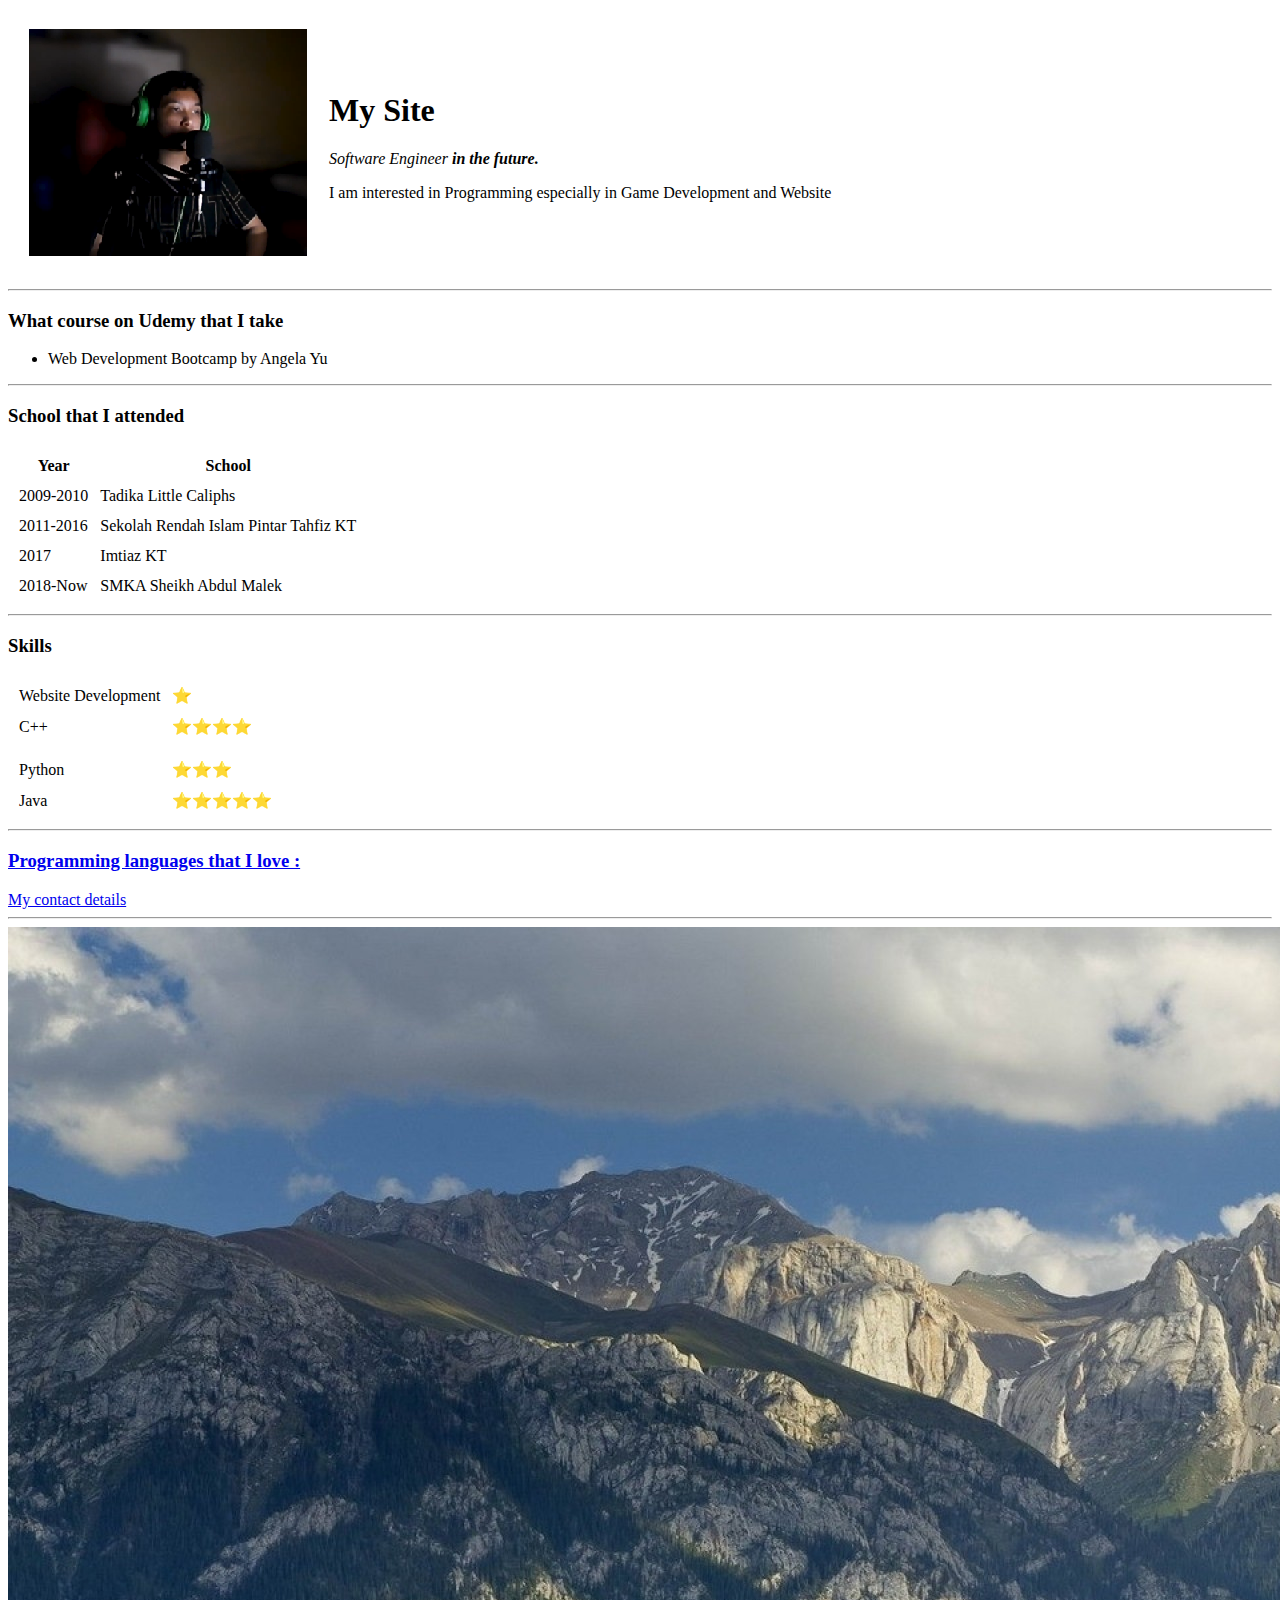
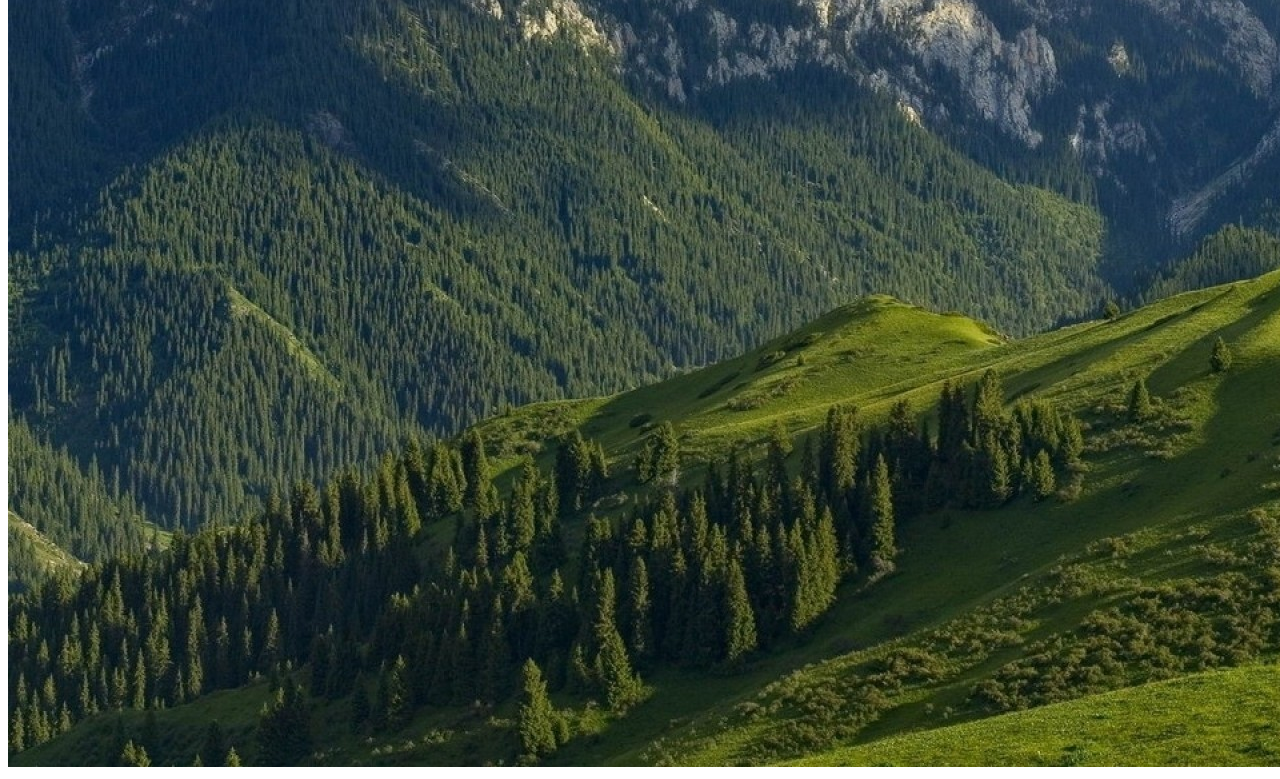
==== index.html @ 47c75f78 "Add initial WebsiteTest files" ====
<!DOCTYPE html>
<html lang="en" dir="ltr">

<head>
  <meta charset="utf-8">
  <title>My Personal Site</title>
</head>

<body>
  <table cellspacing="20">
    <tr>
      <td><img src="images\AFH15.png" alt="AFH15"></td>
      <td>
        <h1>My Site</h1>
        <p><em>Software Engineer <strong>in the future.</strong></em></p>
        <p>I am interested in Programming especially in Game Development and Website</p>
      </td>
    </tr>
  </table>

  <hr>
  <h3>What course on Udemy that I take</h3>
  <ul>
    <li>Web Development Bootcamp by Angela Yu</li>
  </ul>
  <hr>
  <h3>School that I attended</h3>
  <table cellspacing="10">

    <thead>
      <th>Year</th>
      <th>School</th>
    </thead>

    <tbody>
      <tr>
        <td>2009-2010</td>
        <td>Tadika Little Caliphs</td>
      </tr>
      <tr>
        <td>2011-2016</td>
        <td>Sekolah Rendah Islam Pintar Tahfiz KT</td>
      </tr>
      <td>2017</td>
      <td>Imtiaz KT</td>
      <tr>
        <td>2018-Now</td>
        <td>SMKA Sheikh Abdul Malek</td>
      </tr>
    </tbody>

    <tfoot>

    </tfoot>

  </table>
<hr>
  <h3>Skills</h3>


  <table cellspacing="10">
    <tr>
      <td>Website Development</td>
      <td>⭐</td>
    </tr>
    <tr>
      <td>C++</td>
      <td>⭐⭐⭐⭐</td>
    </tr>
    <td>
      <tr>
        <td>Python</td>
        <td>⭐⭐⭐</td>
      </tr>
      <tr>
        <td>Java</td>
        <td>⭐⭐⭐⭐⭐</td>
      </tr>
  </table>



  <hr>
  <h3><a href="programming-languages.html">Programming languages that I love :</a></h3>
  <a href="contact-details.html">My contact details</a>
  <hr>
  <img src="images\62217_mountains.jpg" alt="Landscape Picture">
</body>

</html>
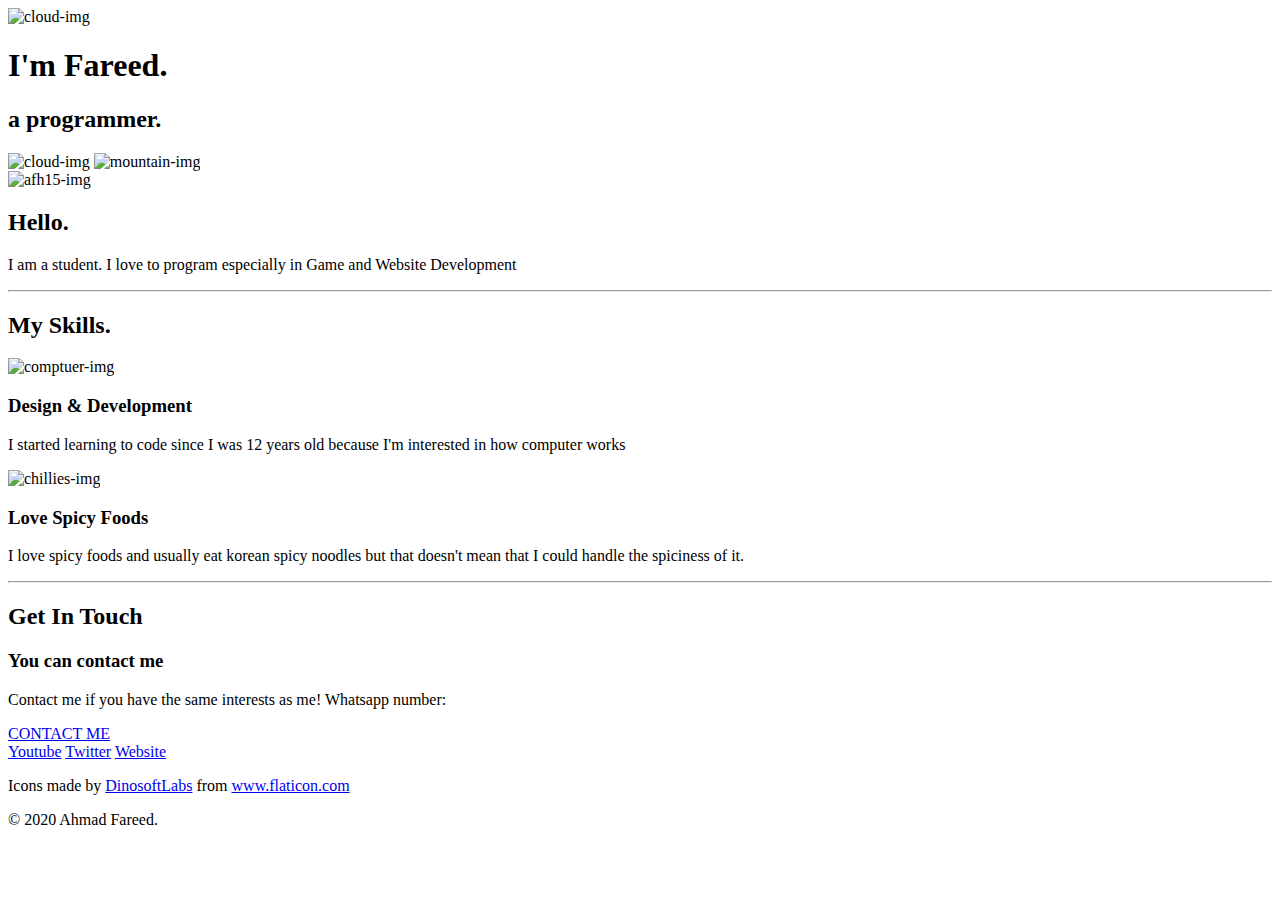
==== commit dc5ff85f: "Update index.html" ====
--- a/index.html
+++ b/index.html
@@ -3,88 +3,59 @@
 
 <head>
   <meta charset="utf-8">
-  <title>My Personal Site</title>
+  <title>Ahmad Fareed</title>
+
+  <link rel="stylesheet" type="text/css" href="css/styles.css">
+  <link rel="icon" href="favicon.ico">
+  <link href="https://fonts.googleapis.com/css2?family=Merriweather&family=Montserrat&family=Sacramento&display=swap" rel="stylesheet">
 </head>
 
 <body>
-  <table cellspacing="20">
-    <tr>
-      <td><img src="images\AFH15.png" alt="AFH15"></td>
-      <td>
-        <h1>My Site</h1>
-        <p><em>Software Engineer <strong>in the future.</strong></em></p>
-        <p>I am interested in Programming especially in Game Development and Website</p>
-      </td>
-    </tr>
-  </table>
-
-  <hr>
-  <h3>What course on Udemy that I take</h3>
-  <ul>
-    <li>Web Development Bootcamp by Angela Yu</li>
-  </ul>
-  <hr>
-  <h3>School that I attended</h3>
-  <table cellspacing="10">
-
-    <thead>
-      <th>Year</th>
-      <th>School</th>
-    </thead>
-
-    <tbody>
-      <tr>
-        <td>2009-2010</td>
-        <td>Tadika Little Caliphs</td>
-      </tr>
-      <tr>
-        <td>2011-2016</td>
-        <td>Sekolah Rendah Islam Pintar Tahfiz KT</td>
-      </tr>
-      <td>2017</td>
-      <td>Imtiaz KT</td>
-      <tr>
-        <td>2018-Now</td>
-        <td>SMKA Sheikh Abdul Malek</td>
-      </tr>
-    </tbody>
-
-    <tfoot>
-
-    </tfoot>
-
-  </table>
-<hr>
-  <h3>Skills</h3>
+  <div class="top-container">
+    <img class="top-cloud" src="images/cloud.png" alt="cloud-img">
+    <h1>I'm Fareed.</h1>
+    <h2>a <span class="pro">pro</span>grammer.</h2>
+    <img class="bottom-cloud" src="images/cloud.png" alt="cloud-img">
+    <img src="images/mountain.png" alt="mountain-img">
+  </div>
+  <div class="middle-container">
+    <div class="profile">
+      <img class="afh15-img" src="images/me-cropped.png" alt="afh15-img">
+      <h2>Hello.</h2>
+      <p class="intro">I am a student. I love to program especially in Game and Website Development</p>
+    </div>
+    <hr>
+    <div class="skills">
+      <h2>My Skills.</h2>
+      <div class="skill-row">
+        <img class="comp-img" src="images/computer.png" alt="comptuer-img">
+        <h3>Design & Development</h3>
+        <p>I started learning to code since I was 12 years old because I'm interested in how computer works</p>
+      </div>
+      <div class="skill-row">
+        <img class="chilli-img" src="images/chillies.png" alt="chillies-img">
+        <h3>Love Spicy Foods</h3>
+        <p>I love spicy foods and usually eat korean spicy noodles but that doesn't mean that I could handle the spiciness of it.</p>
+      </div>
+    </div>
+    <hr>
+    <div class="contact-me">
+      <h2>Get In Touch</h2>
+      <h3>You can contact me</h3>
+      <p class="contact-message">Contact me if you have the same interests as me! Whatsapp number:</p>
+      <a class="btn" href="https://wa.link/dkt4gf">CONTACT ME</a>
+    </div>
+  </div>
 
 
-  <table cellspacing="10">
-    <tr>
-      <td>Website Development</td>
-      <td>⭐</td>
-    </tr>
-    <tr>
-      <td>C++</td>
-      <td>⭐⭐⭐⭐</td>
-    </tr>
-    <td>
-      <tr>
-        <td>Python</td>
-        <td>⭐⭐⭐</td>
-      </tr>
-      <tr>
-        <td>Java</td>
-        <td>⭐⭐⭐⭐⭐</td>
-      </tr>
-  </table>
+  <div class="bottom-container">
+    <a class="footer-link" href="https://youtube.com/channel/UCDJxNicI-0P1kQBs-2lZZ1w">Youtube</a>
+    <a class="footer-link" href="https://twitter.com/realafh15">Twitter</a>
+    <a class="footer-link" href="index.html">Website</a>
+    <p>Icons made by <a href="https://www.flaticon.com/authors/dinosoftlabs" title="DinosoftLabs">DinosoftLabs</a> from <a href="https://www.flaticon.com/" title="Flaticon"> www.flaticon.com</a></p>
+    <p class="copyright">© 2020 Ahmad Fareed.</p>
+  </div>
 
-
-
-  <hr>
-  <h3><a href="programming-languages.html">Programming languages that I love :</a></h3>
-  <a href="contact-details.html">My contact details</a>
-  <hr>
-  <img src="images\62217_mountains.jpg" alt="Landscape Picture">
 </body>
 
 </html>
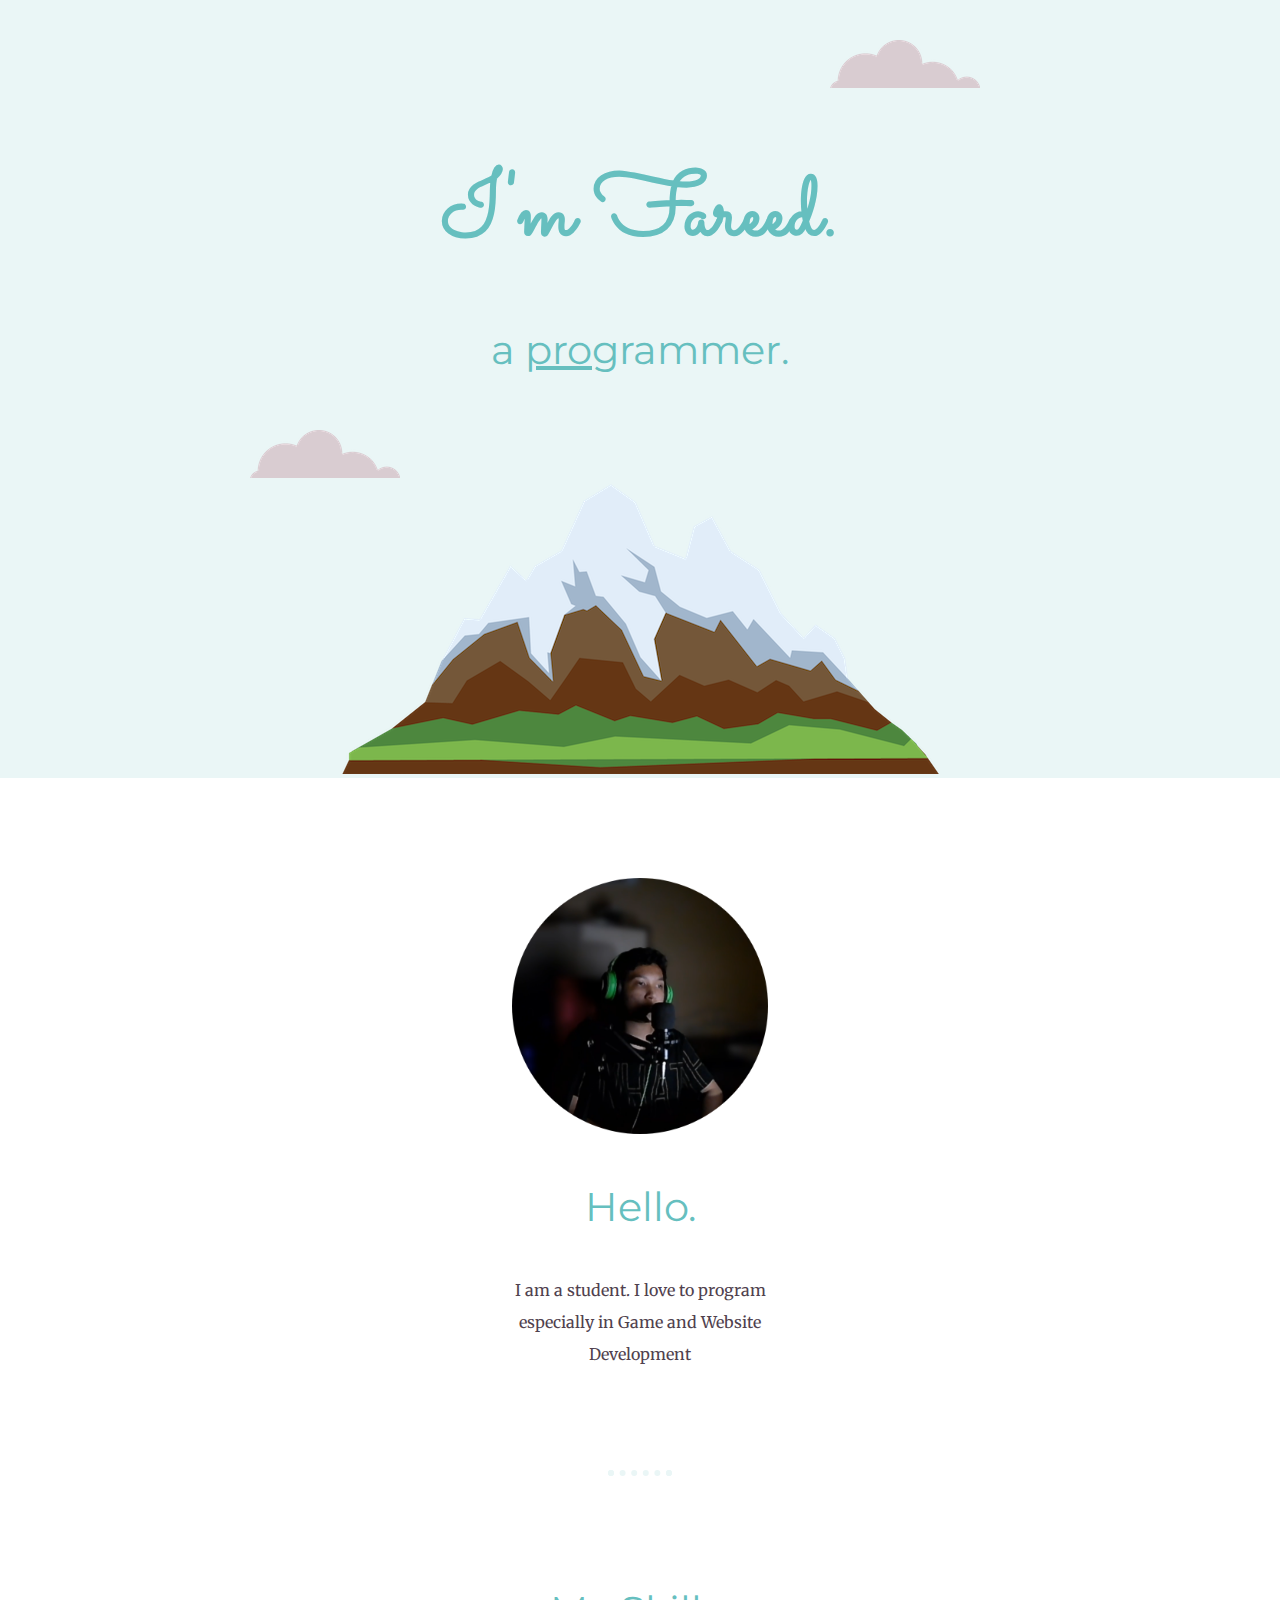
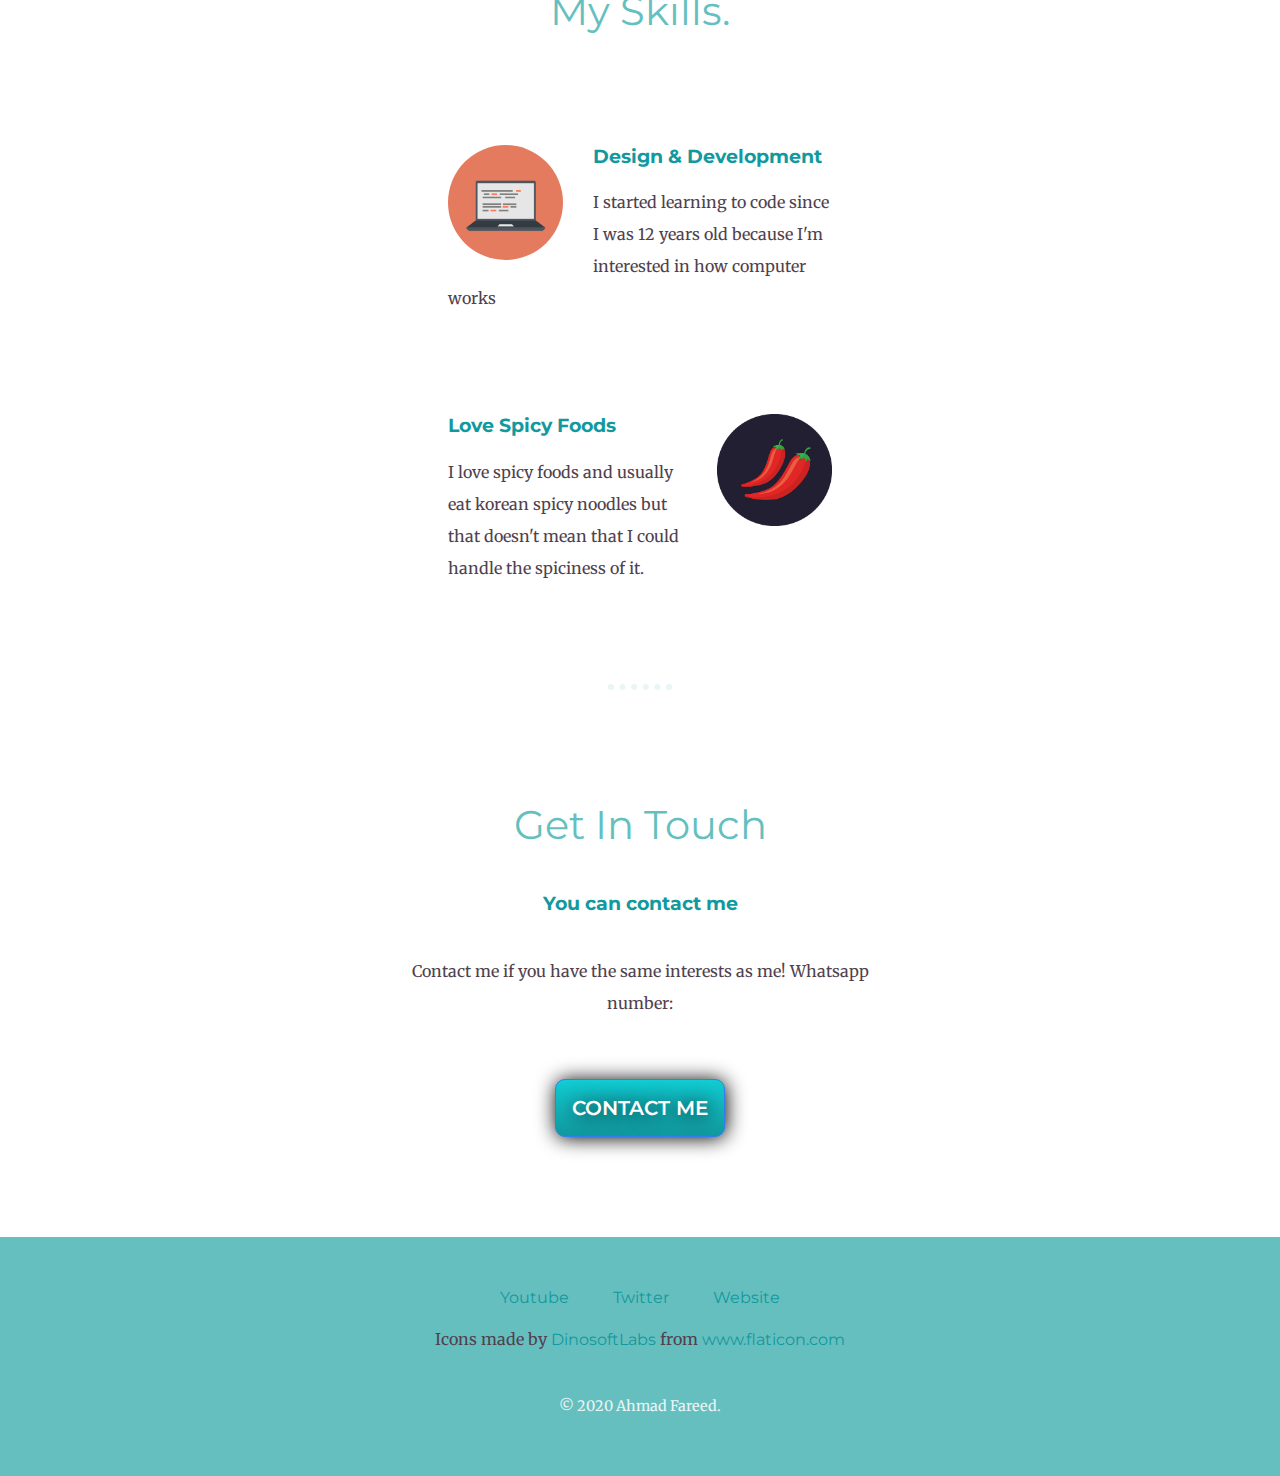
==== commit 20ae9e9a: "Update index.html" ====
--- a/index.html
+++ b/index.html
@@ -39,9 +39,9 @@
       </div>
     </div>
     <hr>
-    <div class="contact-me">
+    <div>
       <h2>Get In Touch</h2>
-      <h3>You can contact me</h3>
+      <h3 class="contact-me">You can contact me</h3>
       <p class="contact-message">Contact me if you have the same interests as me! Whatsapp number:</p>
       <a class="btn" href="https://wa.link/dkt4gf">CONTACT ME</a>
     </div>
--- a/css/styles.css
+++ b/css/styles.css
@@ -0,0 +1,163 @@
+body {
+  color: #50414E;
+  margin: 0;
+  text-align: center;
+  font-family: 'Merriweather', serif;
+}
+
+h1 {
+  color: #66BFBF;
+  font-size: 5.625rem;
+  font-family: 'Sacramento', cursive;
+  margin: 50px auto 0;
+}
+
+h2 {
+  color: #66BFBF;
+  font-weight: normal;
+  font-size: 2.5rem;
+  font-family: 'Montserrat', sans-serif;
+  padding: 10px;
+}
+
+h3 {
+  font-family: 'Montserrat', sans-serif;
+  color: #11999E;
+}
+
+p {
+  line-height: 2;
+}
+
+a{
+  font-family: 'Montserrat', sans-serif;
+  color: #11999E;
+  text-decoration: none;
+}
+
+a:hover {
+  color: #EAF6F6;
+}
+
+hr {
+  border: dotted #EAF6F6 6px;
+  border-bottom: none;
+  width: 4%;
+  margin: 100px auto;
+}
+
+.top-container {
+  background-color: #eaf6f6;
+  position: relative;
+  padding-top: 100px;
+}
+
+.middle-container {
+  margin: 100px 0;
+}
+
+.bottom-container {
+  background-color: #66BFBF;
+  padding: 50px 0 20px;
+}
+
+.skill-row {
+  width: 30%;
+  margin: 100px auto 100px auto;
+  text-align: left;
+}
+
+.pro {
+  text-decoration: underline;
+}
+
+.intro {
+  width: 20%;
+  margin: auto;
+}
+
+.contact-message {
+  width: 40%;
+  margin: 40px auto 60px;
+}
+
+.top-cloud {
+  position: absolute;
+  right: 300px;
+  top: 40px;
+}
+
+.bottom-cloud {
+  position: absolute;
+  left: 250px;
+  bottom: 300px;
+}
+
+.afh15-img {
+  width: 20%;
+}
+
+.comp-img {
+  border-radius: 100%;
+  width: 30%;
+  float: left;
+  margin-right: 30px;
+}
+
+.chilli-img {
+  width: 30%;
+  float: right;
+  margin-left: 30px;
+}
+
+.btn {
+   background: #11CDD4;
+   background-image: -webkit-linear-gradient(top, #11CDD4, #11999E);
+   background-image: -moz-linear-gradient(top, #11CDD4, #11999E);
+   background-image: -ms-linear-gradient(top, #11CDD4, #11999E);
+   background-image: -o-linear-gradient(top, #11CDD4, #11999E);
+   background-image: -webkit-gradient(to bottom, #11CDD4, #11999E);
+   -webkit-border-radius: 10px;
+   -moz-border-radius: 10px;
+   border-radius: 10px;
+   color: #FFFFFF;
+   font-family: 'Montserrat', sans-serif;
+   font-size: 20px;
+   font-weight: 600;
+   padding: 16px;
+   -webkit-box-shadow: 1px 1px 20px 0 #000000;
+   -moz-box-shadow: 1px 1px 20px 0 #000000;
+   box-shadow: 1px 1px 20px 0 #000000;
+   text-shadow: 1px 1px 20px #000000;
+   border: solid #337FED 1px;
+   text-decoration: none;
+   display: inline-block;
+   cursor: pointer;
+   text-align: center;
+}
+
+.btn:hover {
+   border: solid #337FED 1px;
+   background: #30E3CB;
+   background-image: -webkit-linear-gradient(top, #30E3CB, #2BC4AD);
+   background-image: -moz-linear-gradient(top, #30E3CB, #2BC4AD);
+   background-image: -ms-linear-gradient(top, #30E3CB, #2BC4AD);
+   background-image: -o-linear-gradient(top, #30E3CB, #2BC4AD);
+   background-image: -webkit-gradient(to bottom, #30E3CB, #2BC4AD);
+   -webkit-border-radius: 10px;
+   -moz-border-radius: 10px;
+   border-radius: 10px;
+   text-decoration: none;
+}
+
+.footer-link {
+  margin: 10px 20px;
+  font-family: 'Montserrat', sans-serif;
+  color: #11999E;
+}
+
+.copyright {
+  color: #EAF6F6;
+  font-size: 0.90em;
+  padding: 20px 0;
+}
